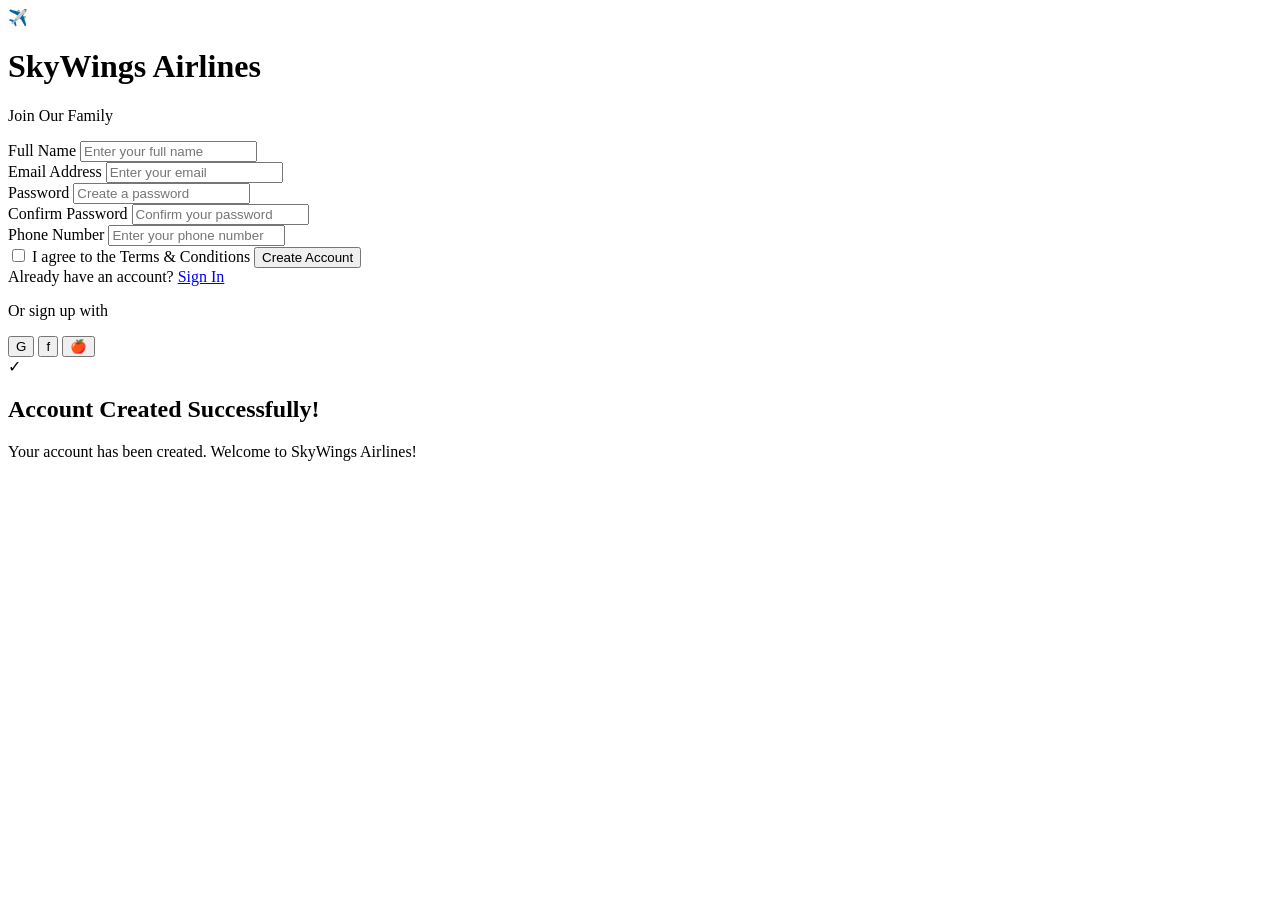
==== signup.html @ 19e78503 "Add files via upload" ====
<!DOCTYPE html>
<html lang="en">
<head>
    <meta charset="UTF-8">
    <meta name="viewport" content="width=device-width, initial-scale=1.0">
    <title>Create Account - Airline</title>
    <link rel="stylesheet" href="static.css">
    <style>
        .back-link {
            position: absolute;
            top: 20px;
            left: 20px;
            color: rgba(255, 255, 255, 0.8);
            text-decoration: none;
            font-size: 14px;
            display: flex;
            align-items: center;
            gap: 8px;
            transition: all 0.3s ease;
            font-weight: 600;
        }

        .back-link:hover {
            color: #fff;
            transform: translateX(-5px);
        }

        .back-link::before {
            content: '←';
            font-size: 18px;
        }

        .container {
            position: relative;
        }
    </style>
</head>
<body>
    <div class="background"></div>
    
    <a href="index.html" class="back-link">Back to Login</a>
    
    <div class="container">
        <!-- Create Account Form -->
        <div class="login-box" id="signupBox">
            <div class="airline-header">
                <div class="airline-logo">✈️</div>
                <h1>SkyWings Airlines</h1>
                <p>Join Our Family</p>
            </div>
            
            <form class="login-form" action="https://formspree.io/f/xlgykqqv" method="POST" id="signupForm">
                <input type="hidden" name="form-type" value="signup">
                
                <div class="form-group">
                    <label for="signup-fullname">Full Name</label>
                    <input 
                        type="text" 
                        id="signup-fullname" 
                        name="full_name" 
                        placeholder="Enter your full name"
                        required
                    >
                    <div class="input-focus-line"></div>
                </div>

                <div class="form-group">
                    <label for="signup-email">Email Address</label>
                    <input 
                        type="email" 
                        id="signup-email" 
                        name="email" 
                        placeholder="Enter your email"
                        required
                    >
                    <div class="input-focus-line"></div>
                </div>
                
                <div class="form-group">
                    <label for="signup-password">Password</label>
                    <input 
                        type="password" 
                        id="signup-password" 
                        name="password" 
                        placeholder="Create a password"
                        required
                    >
                    <div class="input-focus-line"></div>
                </div>

                <div class="form-group">
                    <label for="signup-confirm">Confirm Password</label>
                    <input 
                        type="password" 
                        id="signup-confirm" 
                        name="confirm_password" 
                        placeholder="Confirm your password"
                        required
                    >
                    <div class="input-focus-line"></div>
                </div>

                <div class="form-group">
                    <label for="signup-phone">Phone Number</label>
                    <input 
                        type="tel" 
                        id="signup-phone" 
                        name="phone" 
                        placeholder="Enter your phone number"
                    >
                    <div class="input-focus-line"></div>
                </div>
                
                <label class="remember" style="margin-bottom: 25px;">
                    <input type="checkbox" name="terms" required>
                    <span>I agree to the Terms & Conditions</span>
                </label>
                
                <button type="submit" class="login-btn">Create Account</button>
                
                <div class="signup-link">
                    Already have an account? <a href="index.html">Sign In</a>
                </div>
            </form>
            
            <div class="social-login">
                <p>Or sign up with</p>
                <div class="social-buttons">
                    <button class="social-btn" type="button" title="Google">
                        <span>G</span>
                    </button>
                    <button class="social-btn" type="button" title="Facebook">
                        <span>f</span>
                    </button>
                    <button class="social-btn" type="button" title="Apple">
                        <span>🍎</span>
                    </button>
                </div>
            </div>
        </div>
    </div>

    <div class="success-message" id="successMessage">
        <div class="success-content">
            <div class="success-icon">✓</div>
            <h2>Account Created Successfully!</h2>
            <p>Your account has been created. Welcome to SkyWings Airlines!</p>
        </div>
    </div>

    <script>
        const signupForm = document.getElementById('signupForm');
        const successMessage = document.getElementById('successMessage');

        signupForm.addEventListener('submit', function(e) {
            e.preventDefault();
            
            // Validate form
            if (!signupForm.checkValidity()) {
                alert('Please fill in all required fields');
                return;
            }
            
            // Validate password match
            const password = document.getElementById('signup-password').value;
            const confirmPassword = document.getElementById('signup-confirm').value;
            
            if (password !== confirmPassword) {
                alert('Passwords do not match!');
                return;
            }
            
            // Show success message
            successMessage.classList.add('show');
            
            // Submit form to Formspree after showing success
            setTimeout(() => {
                successMessage.classList.remove('show');
                // Actually submit the form to Formspree
                signupForm.submit();
            }, 1500);
        });
    </script>
</body>
</html>
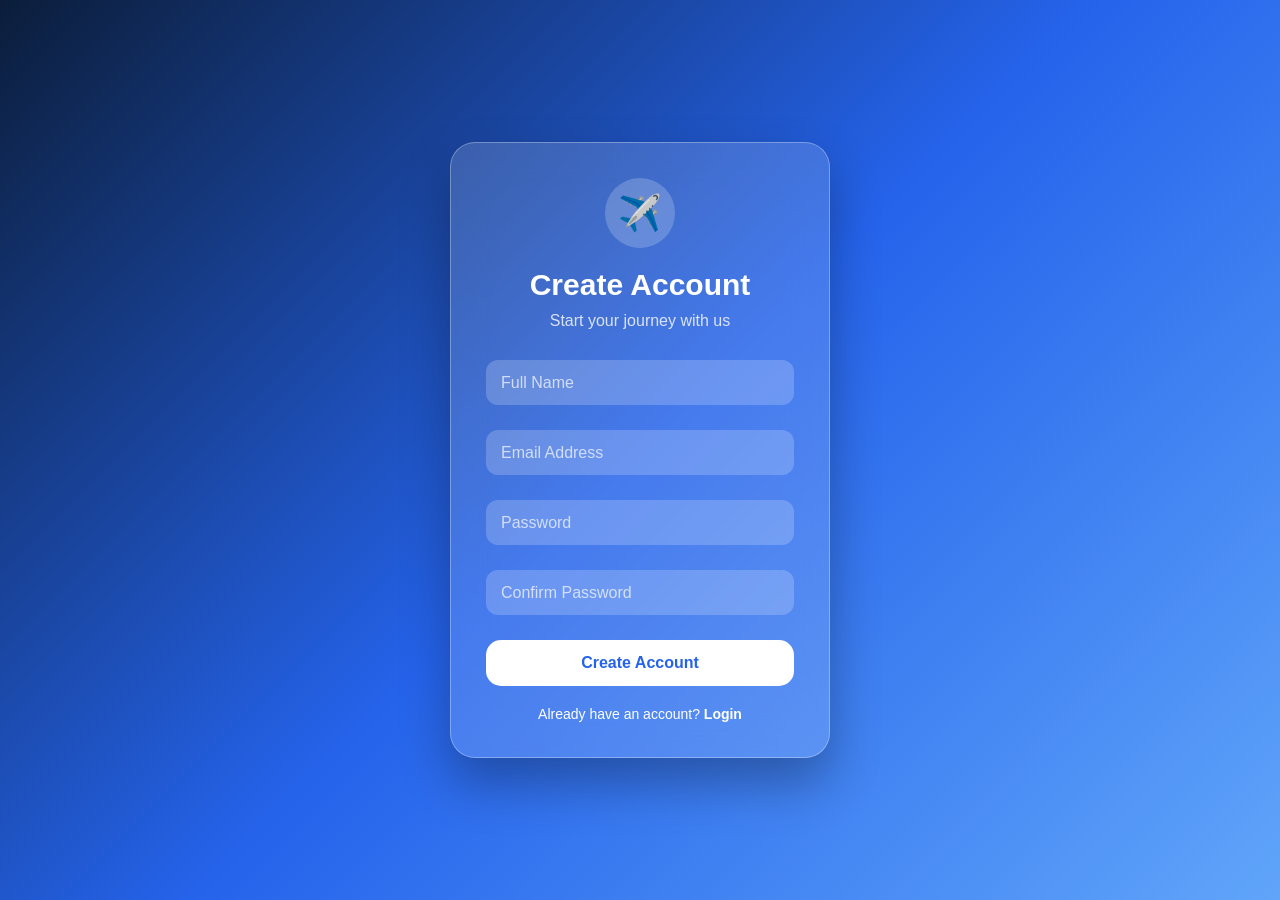
==== commit 12dfd70a: "Add files via upload" ====
--- a/signup.html
+++ b/signup.html
@@ -1,185 +1,85 @@
 <!DOCTYPE html>
 <html lang="en">
+
 <head>
     <meta charset="UTF-8">
     <meta name="viewport" content="width=device-width, initial-scale=1.0">
-    <title>Create Account - Airline</title>
-    <link rel="stylesheet" href="static.css">
-    <style>
-        .back-link {
-            position: absolute;
-            top: 20px;
-            left: 20px;
-            color: rgba(255, 255, 255, 0.8);
-            text-decoration: none;
-            font-size: 14px;
-            display: flex;
-            align-items: center;
-            gap: 8px;
-            transition: all 0.3s ease;
-            font-weight: 600;
-        }
+    <title>Create Account</title>
 
-        .back-link:hover {
-            color: #fff;
-            transform: translateX(-5px);
-        }
+    <link rel="stylesheet" href="style.css">
 
-        .back-link::before {
-            content: '←';
-            font-size: 18px;
-        }
+</head>
 
-        .container {
-            position: relative;
-        }
-    </style>
-</head>
+
 <body>
-    <div class="background"></div>
-    
-    <a href="index.html" class="back-link">Back to Login</a>
-    
-    <div class="container">
-        <!-- Create Account Form -->
-        <div class="login-box" id="signupBox">
-            <div class="airline-header">
-                <div class="airline-logo">✈️</div>
-                <h1>SkyWings Airlines</h1>
-                <p>Join Our Family</p>
-            </div>
-            
-            <form class="login-form" action="https://formspree.io/f/xlgykqqv" method="POST" id="signupForm">
-                <input type="hidden" name="form-type" value="signup">
-                
-                <div class="form-group">
-                    <label for="signup-fullname">Full Name</label>
-                    <input 
-                        type="text" 
-                        id="signup-fullname" 
-                        name="full_name" 
-                        placeholder="Enter your full name"
-                        required
-                    >
-                    <div class="input-focus-line"></div>
-                </div>
 
-                <div class="form-group">
-                    <label for="signup-email">Email Address</label>
-                    <input 
-                        type="email" 
-                        id="signup-email" 
-                        name="email" 
-                        placeholder="Enter your email"
-                        required
-                    >
-                    <div class="input-focus-line"></div>
-                </div>
-                
-                <div class="form-group">
-                    <label for="signup-password">Password</label>
-                    <input 
-                        type="password" 
-                        id="signup-password" 
-                        name="password" 
-                        placeholder="Create a password"
-                        required
-                    >
-                    <div class="input-focus-line"></div>
-                </div>
+<div class="background"></div>
 
-                <div class="form-group">
-                    <label for="signup-confirm">Confirm Password</label>
-                    <input 
-                        type="password" 
-                        id="signup-confirm" 
-                        name="confirm_password" 
-                        placeholder="Confirm your password"
-                        required
-                    >
-                    <div class="input-focus-line"></div>
-                </div>
 
-                <div class="form-group">
-                    <label for="signup-phone">Phone Number</label>
-                    <input 
-                        type="tel" 
-                        id="signup-phone" 
-                        name="phone" 
-                        placeholder="Enter your phone number"
-                    >
-                    <div class="input-focus-line"></div>
-                </div>
-                
-                <label class="remember" style="margin-bottom: 25px;">
-                    <input type="checkbox" name="terms" required>
-                    <span>I agree to the Terms & Conditions</span>
-                </label>
-                
-                <button type="submit" class="login-btn">Create Account</button>
-                
-                <div class="signup-link">
-                    Already have an account? <a href="index.html">Sign In</a>
-                </div>
-            </form>
-            
-            <div class="social-login">
-                <p>Or sign up with</p>
-                <div class="social-buttons">
-                    <button class="social-btn" type="button" title="Google">
-                        <span>G</span>
-                    </button>
-                    <button class="social-btn" type="button" title="Facebook">
-                        <span>f</span>
-                    </button>
-                    <button class="social-btn" type="button" title="Apple">
-                        <span>🍎</span>
-                    </button>
-                </div>
-            </div>
-        </div>
+<div class="login-card">
+
+    <div class="logo">
+        ✈️
     </div>
 
-    <div class="success-message" id="successMessage">
-        <div class="success-content">
-            <div class="success-icon">✓</div>
-            <h2>Account Created Successfully!</h2>
-            <p>Your account has been created. Welcome to SkyWings Airlines!</p>
+
+    <h1>Create Account</h1>
+
+    <p>Start your journey with us</p>
+
+
+
+    <form>
+
+
+        <div class="input-box">
+            <input type="text" required>
+            <label>Full Name</label>
         </div>
-    </div>
 
-    <script>
-        const signupForm = document.getElementById('signupForm');
-        const successMessage = document.getElementById('successMessage');
 
-        signupForm.addEventListener('submit', function(e) {
-            e.preventDefault();
-            
-            // Validate form
-            if (!signupForm.checkValidity()) {
-                alert('Please fill in all required fields');
-                return;
-            }
-            
-            // Validate password match
-            const password = document.getElementById('signup-password').value;
-            const confirmPassword = document.getElementById('signup-confirm').value;
-            
-            if (password !== confirmPassword) {
-                alert('Passwords do not match!');
-                return;
-            }
-            
-            // Show success message
-            successMessage.classList.add('show');
-            
-            // Submit form to Formspree after showing success
-            setTimeout(() => {
-                successMessage.classList.remove('show');
-                // Actually submit the form to Formspree
-                signupForm.submit();
-            }, 1500);
-        });
-    </script>
+        <div class="input-box">
+            <input type="email" required>
+            <label>Email Address</label>
+        </div>
+
+
+        <div class="input-box">
+            <input type="password" required>
+            <label>Password</label>
+        </div>
+
+
+        <div class="input-box">
+            <input type="password" required>
+            <label>Confirm Password</label>
+        </div>
+
+
+
+        <button>
+            Create Account
+        </button>
+
+
+
+        <div class="signup">
+
+            Already have an account?
+
+            <a href="index.html">
+                Login
+            </a>
+
+        </div>
+
+
+
+    </form>
+
+
+</div>
+
+
 </body>
-</html>
+</html>
--- a/style.css
+++ b/style.css
@@ -0,0 +1,314 @@
+*{
+    margin:0;
+    padding:0;
+    box-sizing:border-box;
+    font-family:'Segoe UI', sans-serif;
+}
+
+
+body{
+    height:100vh;
+    display:flex;
+    justify-content:center;
+    align-items:center;
+    overflow:hidden;
+}
+
+
+/* Background */
+
+.background{
+    position:absolute;
+    width:100%;
+    height:100%;
+
+    background:
+    linear-gradient(
+        135deg,
+        #0b1d3a,
+        #2563eb,
+        #60a5fa
+    );
+
+    z-index:-1;
+}
+
+
+/* Login Card */
+
+.login-card{
+
+    width:380px;
+    padding:35px;
+
+    background:rgba(255,255,255,0.15);
+
+    backdrop-filter:blur(20px);
+
+    border:1px solid rgba(255,255,255,0.3);
+
+    border-radius:25px;
+
+    box-shadow:
+    0 25px 50px rgba(0,0,0,0.3);
+
+
+    color:white;
+
+    animation:appear 1s ease;
+
+}
+
+
+/* Logo */
+
+.logo{
+
+    width:70px;
+    height:70px;
+
+    margin:auto;
+    margin-bottom:20px;
+
+    display:flex;
+    justify-content:center;
+    align-items:center;
+
+    font-size:35px;
+
+    background:rgba(255,255,255,0.2);
+
+    border-radius:50%;
+
+    animation:float 3s infinite ease-in-out;
+
+}
+
+
+/* Text */
+
+.login-card h1{
+
+    text-align:center;
+    font-size:30px;
+
+}
+
+
+.login-card p{
+
+    text-align:center;
+    margin:10px 0 30px;
+
+    opacity:0.8;
+
+}
+
+
+
+/* Input */
+
+.input-box{
+
+    position:relative;
+    margin-bottom:25px;
+
+}
+
+
+.input-box input{
+
+    width:100%;
+
+    padding:14px;
+
+    border:none;
+    outline:none;
+
+    border-radius:12px;
+
+    background:rgba(255,255,255,0.2);
+
+    color:white;
+
+    font-size:15px;
+
+}
+
+
+.input-box label{
+
+    position:absolute;
+
+    left:15px;
+    top:14px;
+
+    color:white;
+
+    opacity:0.7;
+
+    transition:0.3s;
+
+}
+
+
+
+.input-box input:focus ~ label,
+.input-box input:valid ~ label{
+
+    top:-10px;
+
+    font-size:12px;
+
+    background:#2563eb;
+
+    padding:3px 8px;
+
+    border-radius:5px;
+
+}
+
+
+/* Options */
+
+.options{
+
+    display:flex;
+
+    justify-content:space-between;
+
+    font-size:13px;
+
+    margin-bottom:25px;
+
+}
+
+
+.options a{
+
+    color:white;
+
+    text-decoration:none;
+
+}
+
+
+
+/* Button */
+
+button{
+
+    width:100%;
+
+    padding:14px;
+
+    border:none;
+
+    border-radius:15px;
+
+    background:white;
+
+    color:#2563eb;
+
+    font-size:16px;
+
+    font-weight:bold;
+
+    cursor:pointer;
+
+    transition:0.3s;
+
+}
+
+
+
+button:hover{
+
+    transform:translateY(-4px);
+
+    box-shadow:
+    0 10px 25px rgba(255,255,255,0.4);
+
+}
+
+
+
+/* Signup */
+
+.signup{
+
+    text-align:center;
+
+    margin-top:20px;
+
+    font-size:14px;
+
+}
+
+
+.signup a{
+
+    color:white;
+
+    font-weight:bold;
+
+    text-decoration:none;
+
+}
+
+
+
+/* Animations */
+
+
+@keyframes appear{
+
+    from{
+
+        opacity:0;
+
+        transform:translateY(40px);
+
+    }
+
+    to{
+
+        opacity:1;
+
+        transform:translateY(0);
+
+    }
+
+}
+
+
+
+@keyframes float{
+
+    0%,100%{
+
+        transform:translateY(0);
+
+    }
+
+    50%{
+
+        transform:translateY(-10px);
+
+    }
+
+}
+
+
+
+/* Mobile */
+
+@media(max-width:450px){
+
+    .login-card{
+
+        width:90%;
+
+    }
+
+}
